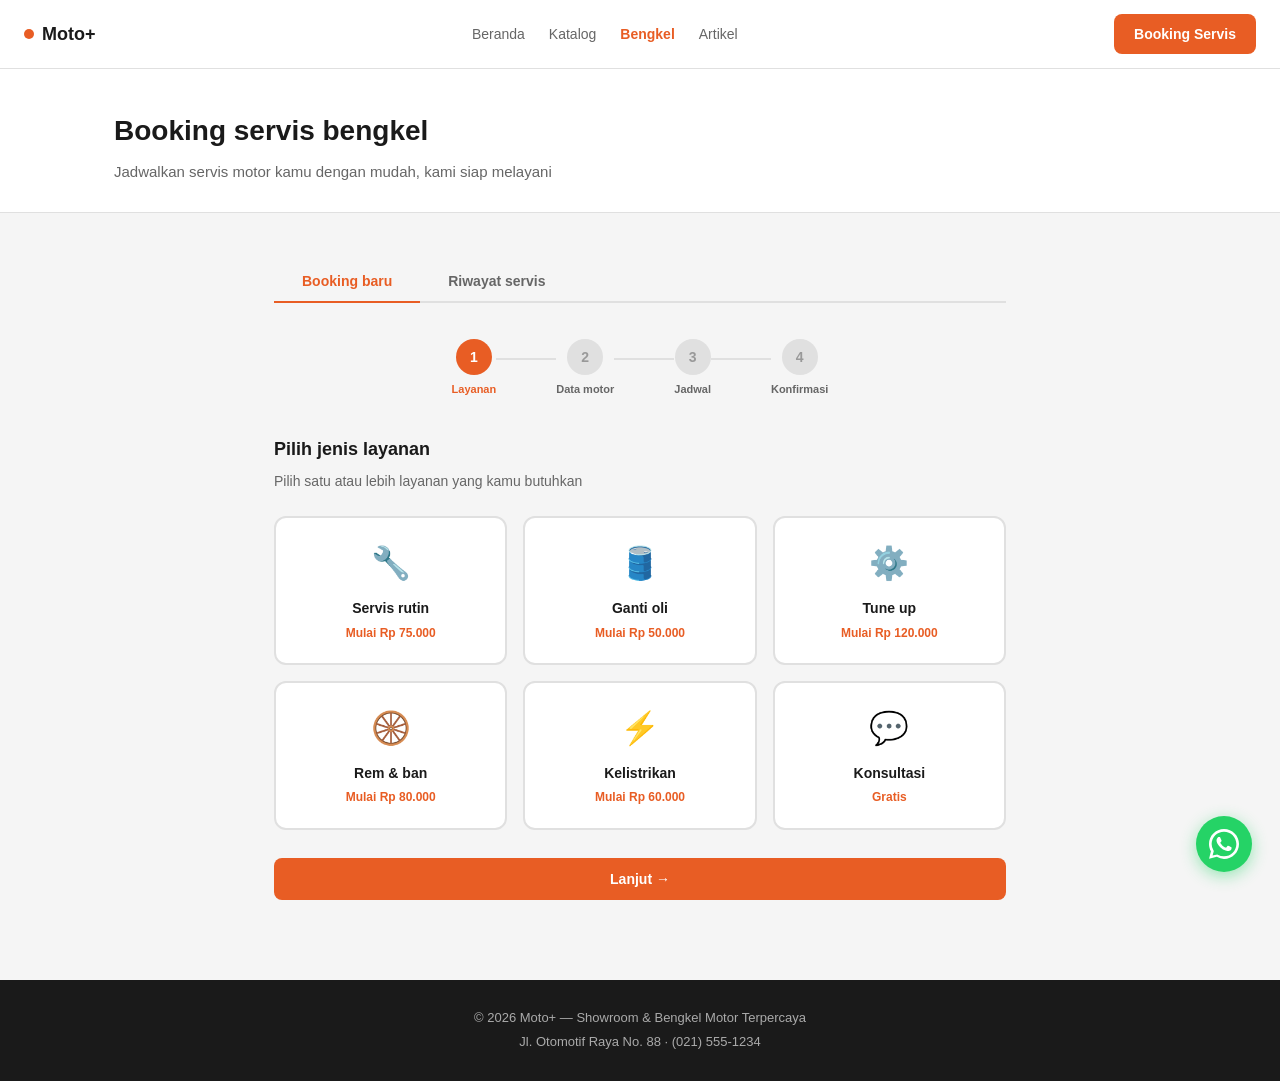
==== bengkel.html @ ccf26aaf "first commit" ====
<!DOCTYPE html>
<html lang="id">
<head>
  <meta charset="UTF-8">
  <meta name="viewport" content="width=device-width, initial-scale=1.0">
  <title>Booking Bengkel — Moto+</title>
  <link rel="stylesheet" href="css/style.css">
  <style>
    .layanan-grid {
      display: grid;
      grid-template-columns: repeat(3, 1fr);
      gap: 16px;
      margin-bottom: 28px;
    }
    .layanan-card {
      background: white;
      border: 2px solid var(--border);
      border-radius: var(--radius-md);
      padding: 20px 16px;
      text-align: center;
      cursor: pointer;
      transition: all 0.2s;
    }
    .layanan-card:hover { border-color: var(--primary); background: var(--primary-light); }
    .layanan-card.selected { border-color: var(--primary); background: var(--primary-light); }
    .layanan-card .ikon { font-size: 32px; margin-bottom: 8px; }
    .layanan-card .nama { font-size: 14px; font-weight: 700; color: var(--text-dark); }
    .layanan-card .harga { font-size: 12px; color: var(--primary); font-weight: 600; margin-top: 4px; }

    .form-group { margin-bottom: 16px; }
    .form-group label {
      display: block;
      font-size: 13px;
      font-weight: 600;
      color: var(--text-gray);
      margin-bottom: 6px;
    }
    .form-group input,
    .form-group select,
    .form-group textarea {
      width: 100%;
      padding: 11px 14px;
      border: 1.5px solid var(--border);
      border-radius: var(--radius-sm);
      font-size: 14px;
      font-family: inherit;
      transition: border-color 0.2s;
      background: white;
    }
    .form-group input:focus,
    .form-group select:focus,
    .form-group textarea:focus {
      outline: none;
      border-color: var(--primary);
    }
    .form-row { display: grid; grid-template-columns: 1fr 1fr; gap: 16px; }

    .step-bar {
      display: flex;
      align-items: center;
      justify-content: center;
      margin-bottom: 36px;
    }
    .step { display: flex; flex-direction: column; align-items: center; gap: 6px; }
    .step-circle {
      width: 36px;
      height: 36px;
      border-radius: 50%;
      background: var(--border);
      color: var(--text-light);
      display: flex;
      align-items: center;
      justify-content: center;
      font-weight: 700;
      font-size: 14px;
      transition: all 0.3s;
    }
    .step.active .step-circle { background: var(--primary); color: white; }
    .step.done .step-circle { background: #22c55e; color: white; }
    .step-label { font-size: 11px; color: var(--text-gray); font-weight: 600; }
    .step.active .step-label { color: var(--primary); }
    .step-line {
      width: 60px;
      height: 2px;
      background: var(--border);
      margin-bottom: 20px;
      transition: background 0.3s;
    }
    .step-line.done { background: #22c55e; }

    .panel { display: none; }
    .panel.active { display: block; }

    .riwayat-item {
      background: white;
      border-radius: var(--radius-md);
      padding: 16px 20px;
      display: flex;
      justify-content: space-between;
      align-items: center;
      margin-bottom: 12px;
      box-shadow: var(--shadow);
    }
    .status-badge { padding: 4px 12px; border-radius: 20px; font-size: 12px; font-weight: 600; }
    .status-selesai { background: #dcfce7; color: #15803d; }
    .status-proses  { background: #fef9c3; color: #a16207; }
    .status-antri   { background: #e0f2fe; color: #0369a1; }

    .loading-overlay {
      display: none;
      position: fixed;
      inset: 0;
      background: rgba(0,0,0,0.45);
      z-index: 9998;
      align-items: center;
      justify-content: center;
      flex-direction: column;
      gap: 16px;
      color: white;
      font-size: 15px;
      font-weight: 600;
    }
    .loading-overlay.show { display: flex; }
    .spinner {
      width: 44px;
      height: 44px;
      border: 4px solid rgba(255,255,255,0.3);
      border-top-color: white;
      border-radius: 50%;
      animation: spin 0.8s linear infinite;
    }
    @keyframes spin { to { transform: rotate(360deg); } }
  </style>
</head>
<body>

  <nav class="navbar">
    <a href="index.html" class="logo">
      <span class="logo-dot"></span>
      Moto+
    </a>
    <ul class="nav-links">
      <li><a href="index.html">Beranda</a></li>
      <li><a href="katalog.html">Katalog</a></li>
      <li><a href="bengkel.html" class="active">Bengkel</a></li>
      <li><a href="blog.html">Artikel</a></li>
    </ul>
    <a href="bengkel.html" class="btn btn-primary">Booking Servis</a>
  </nav>

  <!-- Loading overlay -->
  <div class="loading-overlay" id="loading">
    <div class="spinner"></div>
    <div>Mengirim booking...</div>
  </div>

  <!-- HEADER -->
  <section style="background: white; padding: 40px 0 28px; border-bottom: 1px solid var(--border);">
    <div class="container">
      <h1 style="font-size: 28px; font-weight: 800; margin-bottom: 6px;">Booking servis bengkel</h1>
      <p style="color: var(--text-gray);">Jadwalkan servis motor kamu dengan mudah, kami siap melayani</p>
    </div>
  </section>

  <section style="padding: 48px 0 80px;">
    <div class="container" style="max-width: 780px;">

      <!-- Tab -->
      <div style="display: flex; gap: 0; margin-bottom: 36px; border-bottom: 2px solid var(--border);">
        <button onclick="gantiTab('booking')" id="tab-booking"
          style="padding: 12px 28px; font-size: 14px; font-weight: 700; border: none; background: none; cursor: pointer; color: var(--primary); border-bottom: 2px solid var(--primary); margin-bottom: -2px;">
          Booking baru
        </button>
        <button onclick="gantiTab('riwayat')" id="tab-riwayat"
          style="padding: 12px 28px; font-size: 14px; font-weight: 700; border: none; background: none; cursor: pointer; color: var(--text-gray); border-bottom: 2px solid transparent; margin-bottom: -2px;">
          Riwayat servis
        </button>
      </div>

      <!-- PANEL BOOKING -->
      <div id="panel-booking" class="panel active">

        <!-- Step bar -->
        <div class="step-bar">
          <div class="step active" id="step1">
            <div class="step-circle">1</div>
            <div class="step-label">Layanan</div>
          </div>
          <div class="step-line" id="line1"></div>
          <div class="step" id="step2">
            <div class="step-circle">2</div>
            <div class="step-label">Data motor</div>
          </div>
          <div class="step-line" id="line2"></div>
          <div class="step" id="step3">
            <div class="step-circle">3</div>
            <div class="step-label">Jadwal</div>
          </div>
          <div class="step-line" id="line3"></div>
          <div class="step" id="step4">
            <div class="step-circle">4</div>
            <div class="step-label">Konfirmasi</div>
          </div>
        </div>

        <!-- Step 1: Pilih Layanan -->
        <div id="form-step1" class="panel active">
          <h2 style="font-size: 18px; font-weight: 700; margin-bottom: 6px;">Pilih jenis layanan</h2>
          <p style="color: var(--text-gray); font-size: 14px; margin-bottom: 24px;">Pilih satu atau lebih layanan yang kamu butuhkan</p>
          <div class="layanan-grid">
            <div class="layanan-card" onclick="pilihLayanan(this, 'Servis Rutin')">
              <div class="ikon">🔧</div>
              <div class="nama">Servis rutin</div>
              <div class="harga">Mulai Rp 75.000</div>
            </div>
            <div class="layanan-card" onclick="pilihLayanan(this, 'Ganti Oli')">
              <div class="ikon">🛢️</div>
              <div class="nama">Ganti oli</div>
              <div class="harga">Mulai Rp 50.000</div>
            </div>
            <div class="layanan-card" onclick="pilihLayanan(this, 'Tune Up')">
              <div class="ikon">⚙️</div>
              <div class="nama">Tune up</div>
              <div class="harga">Mulai Rp 120.000</div>
            </div>
            <div class="layanan-card" onclick="pilihLayanan(this, 'Rem & Ban')">
              <div class="ikon">🛞</div>
              <div class="nama">Rem & ban</div>
              <div class="harga">Mulai Rp 80.000</div>
            </div>
            <div class="layanan-card" onclick="pilihLayanan(this, 'Kelistrikan')">
              <div class="ikon">⚡</div>
              <div class="nama">Kelistrikan</div>
              <div class="harga">Mulai Rp 60.000</div>
            </div>
            <div class="layanan-card" onclick="pilihLayanan(this, 'Konsultasi')">
              <div class="ikon">💬</div>
              <div class="nama">Konsultasi</div>
              <div class="harga">Gratis</div>
            </div>
          </div>
          <div id="error-layanan" style="display:none; color:#dc2626; font-size:13px; margin-bottom:12px;">
            ⚠️ Pilih minimal satu layanan terlebih dahulu.
          </div>
          <button class="btn btn-primary" style="width:100%; padding:13px;" onclick="nextStep(2)">Lanjut →</button>
        </div>

        <!-- Step 2: Data Motor -->
        <div id="form-step2" class="panel">
          <h2 style="font-size: 18px; font-weight: 700; margin-bottom: 6px;">Data diri & motor</h2>
          <p style="color: var(--text-gray); font-size: 14px; margin-bottom: 24px;">Isi informasi berikut dengan lengkap</p>
          <div class="form-row">
            <div class="form-group">
              <label>Nama lengkap *</label>
              <input type="text" id="nama" placeholder="Contoh: Ahmad Rizki">
            </div>
            <div class="form-group">
              <label>Nomor HP *</label>
              <input type="tel" id="nohp" placeholder="Contoh: 0812-3456-7890">
            </div>
          </div>
          <div class="form-row">
            <div class="form-group">
              <label>Merek motor *</label>
              <select id="merek-motor">
                <option value="">Pilih merek</option>
                <option>Honda</option>
                <option>Yamaha</option>
                <option>Suzuki</option>
                <option>Kawasaki</option>
              </select>
            </div>
            <div class="form-group">
              <label>Tipe / model *</label>
              <input type="text" id="tipe-motor" placeholder="Contoh: Vario 150, NMAX">
            </div>
          </div>
          <div class="form-row">
            <div class="form-group">
              <label>Tahun motor *</label>
              <select id="tahun-motor">
                <option value="">Pilih tahun</option>
                <option>2024</option><option>2023</option><option>2022</option>
                <option>2021</option><option>2020</option><option>2019</option>
                <option>2018</option><option>2017</option><option>2016</option>
              </select>
            </div>
            <div class="form-group">
              <label>Plat nomor</label>
              <input type="text" id="plat" placeholder="Contoh: B 1234 ABC">
            </div>
          </div>
          <div class="form-group">
            <label>Keluhan / catatan tambahan</label>
            <textarea id="keluhan" rows="3" placeholder="Contoh: Mesin berbunyi kasar saat pagi hari..."></textarea>
          </div>
          <div id="error-data" style="display:none; color:#dc2626; font-size:13px; margin-bottom:12px;">
            ⚠️ Harap isi nama, nomor HP, merek, tipe, dan tahun motor.
          </div>
          <div style="display:flex; gap:12px;">
            <button class="btn btn-outline" style="flex:1; padding:13px;" onclick="prevStep(1)">← Kembali</button>
            <button class="btn btn-primary" style="flex:2; padding:13px;" onclick="nextStep(3)">Lanjut →</button>
          </div>
        </div>

        <!-- Step 3: Jadwal -->
        <div id="form-step3" class="panel">
          <h2 style="font-size: 18px; font-weight: 700; margin-bottom: 6px;">Pilih jadwal servis</h2>
          <p style="color: var(--text-gray); font-size: 14px; margin-bottom: 24px;">Pilih tanggal dan jam yang tersedia</p>
          <div class="form-row">
            <div class="form-group">
              <label>Tanggal servis *</label>
              <input type="date" id="tanggal">
            </div>
            <div class="form-group">
              <label>Jam servis *</label>
              <select id="jam">
                <option value="">Pilih jam</option>
                <option>08:00 – 09:00</option>
                <option>09:00 – 10:00</option>
                <option>10:00 – 11:00</option>
                <option>11:00 – 12:00</option>
                <option>13:00 – 14:00</option>
                <option>14:00 – 15:00</option>
                <option>15:00 – 16:00</option>
              </select>
            </div>
          </div>
          <div style="background: var(--primary-light); border-radius: var(--radius-sm); padding: 14px 16px; margin-bottom: 20px; font-size: 13px; color: var(--primary-dark);">
            📍 <strong>Alamat bengkel:</strong> Jl. Otomotif Raya No. 88 · Buka Senin–Sabtu, 08.00–17.00
          </div>
          <div id="error-jadwal" style="display:none; color:#dc2626; font-size:13px; margin-bottom:12px;">
            ⚠️ Pilih tanggal dan jam terlebih dahulu.
          </div>
          <div style="display:flex; gap:12px;">
            <button class="btn btn-outline" style="flex:1; padding:13px;" onclick="prevStep(2)">← Kembali</button>
            <button class="btn btn-primary" style="flex:2; padding:13px;" onclick="nextStep(4)">Lanjut →</button>
          </div>
        </div>

        <!-- Step 4: Konfirmasi -->
        <div id="form-step4" class="panel">
          <h2 style="font-size: 18px; font-weight: 700; margin-bottom: 6px;">Konfirmasi booking</h2>
          <p style="color: var(--text-gray); font-size: 14px; margin-bottom: 24px;">Cek kembali detail booking kamu</p>
          <div style="background: var(--bg-gray); border-radius: var(--radius-md); padding: 24px; margin-bottom: 24px;">
            <table style="width:100%; font-size:14px; border-collapse:collapse;">
              <tr>
                <td style="padding:8px 0; color:var(--text-gray); width:140px;">Layanan</td>
                <td style="padding:8px 0; font-weight:600;" id="konfirm-layanan">—</td>
              </tr>
              <tr><td colspan="2"><hr style="border:none; border-top:1px solid var(--border); margin:4px 0;"></td></tr>
              <tr>
                <td style="padding:8px 0; color:var(--text-gray);">Nama</td>
                <td style="padding:8px 0; font-weight:600;" id="konfirm-nama">—</td>
              </tr>
              <tr>
                <td style="padding:8px 0; color:var(--text-gray);">Nomor HP</td>
                <td style="padding:8px 0; font-weight:600;" id="konfirm-hp">—</td>
              </tr>
              <tr><td colspan="2"><hr style="border:none; border-top:1px solid var(--border); margin:4px 0;"></td></tr>
              <tr>
                <td style="padding:8px 0; color:var(--text-gray);">Motor</td>
                <td style="padding:8px 0; font-weight:600;" id="konfirm-motor">—</td>
              </tr>
              <tr>
                <td style="padding:8px 0; color:var(--text-gray);">Keluhan</td>
                <td style="padding:8px 0; font-weight:600;" id="konfirm-keluhan">—</td>
              </tr>
              <tr><td colspan="2"><hr style="border:none; border-top:1px solid var(--border); margin:4px 0;"></td></tr>
              <tr>
                <td style="padding:8px 0; color:var(--text-gray);">Tanggal</td>
                <td style="padding:8px 0; font-weight:600;" id="konfirm-tanggal">—</td>
              </tr>
              <tr>
                <td style="padding:8px 0; color:var(--text-gray);">Jam</td>
                <td style="padding:8px 0; font-weight:600;" id="konfirm-jam">—</td>
              </tr>
            </table>
          </div>
          <div style="display:flex; gap:12px;">
            <button class="btn btn-outline" style="flex:1; padding:13px;" onclick="prevStep(3)">← Kembali</button>
            <button class="btn btn-primary" style="flex:2; padding:13px; background:#25D366; display:flex; align-items:center; justify-content:center; gap:8px;" onclick="kirimBooking()">
              <svg width="18" height="18" viewBox="0 0 24 24" fill="white">
                <path d="M17.472 14.382c-.297-.149-1.758-.867-2.03-.967-.273-.099-.471-.148-.67.15-.197.297-.767.966-.94 1.164-.173.199-.347.223-.644.075-.297-.15-1.255-.463-2.39-1.475-.883-.788-1.48-1.761-1.653-2.059-.173-.297-.018-.458.13-.606.134-.133.298-.347.446-.52.149-.174.198-.298.298-.497.099-.198.05-.371-.025-.52-.075-.149-.669-1.612-.916-2.207-.242-.579-.487-.5-.669-.51-.173-.008-.371-.01-.57-.01-.198 0-.52.074-.792.372-.272.297-1.04 1.016-1.04 2.479 0 1.462 1.065 2.875 1.213 3.074.149.198 2.096 3.2 5.077 4.487.709.306 1.262.489 1.694.625.712.227 1.36.195 1.871.118.571-.085 1.758-.719 2.006-1.413.248-.694.248-1.289.173-1.413-.074-.124-.272-.198-.57-.347z"/>
                <path d="M12 0C5.373 0 0 5.373 0 12c0 2.123.554 4.118 1.528 5.855L.057 23.882l6.198-1.625A11.934 11.934 0 0012 24c6.627 0 12-5.373 12-12S18.627 0 12 0zm0 21.894a9.87 9.87 0 01-5.031-1.378l-.361-.214-3.741.981.999-3.648-.235-.374A9.861 9.861 0 012.106 12C2.106 6.533 6.533 2.106 12 2.106c5.466 0 9.894 4.427 9.894 9.894 0 5.466-4.428 9.894-9.894 9.894z"/>
              </svg>
              Konfirmasi & Kirim Booking
            </button>
          </div>
        </div>

        <!-- Step 5: Sukses -->
        <div id="form-step5" class="panel" style="text-align:center; padding:40px 0;">
          <div style="font-size:64px; margin-bottom:16px;">✅</div>
          <h2 style="font-size:22px; font-weight:800; margin-bottom:8px;">Booking berhasil!</h2>
          <p style="color:var(--text-gray); margin-bottom:8px;">Data kamu sudah tercatat di sistem kami.</p>
          <p style="color:var(--text-gray); margin-bottom:28px;">Tim kami akan menghubungi kamu untuk konfirmasi jadwal.</p>
          <div style="display:flex; gap:12px; justify-content:center;">
            <a href="index.html" class="btn btn-outline" style="padding:12px 24px;">Kembali ke beranda</a>
            <button class="btn btn-primary" style="padding:12px 24px;" onclick="resetBooking()">Booking lagi</button>
          </div>
        </div>

      </div>

 <!-- PANEL RIWAYAT -->
<div id="panel-riwayat" class="panel">
  <h2 style="font-size:18px; font-weight:700; margin-bottom:20px;">Riwayat servis</h2>
  <div style="text-align:center; padding: 60px 0; color: var(--text-gray);">
    <div style="font-size: 56px; margin-bottom: 16px;">🔧</div>
    <p style="font-size: 16px; font-weight: 600; margin-bottom: 6px;">Belum ada riwayat servis</p>
    <p style="font-size: 14px;">Riwayat servis akan muncul setelah kamu melakukan booking</p>
  </div>
</div>

    </div>
  </section>

  <footer class="footer">
    <p>© 2026 Moto+ — Showroom & Bengkel Motor Terpercaya</p>
    <p style="margin-top:4px;">Jl. Otomotif Raya No. 88 · (021) 555-1234</p>
  </footer>

  <!-- Tombol WA Floating -->
  <a href="https://wa.me/6281910888220?text=Halo%20Admin%20Moto%2B!%20Saya%20ingin%20menanyakan%20jadwal%20servis%20di%20bengkel.%20Bisa%20dibantu%3F"
     target="_blank"
     title="Chat WhatsApp Admin"
     style="position:fixed; bottom:28px; right:28px; width:56px; height:56px; background:#25D366; border-radius:50%; display:flex; align-items:center; justify-content:center; box-shadow:0 4px 16px rgba(37,211,102,0.45); z-index:9999; transition:transform 0.2s;"
     onmouseover="this.style.transform='scale(1.12)'"
     onmouseout="this.style.transform='scale(1)'">
    <svg width="30" height="30" viewBox="0 0 24 24" fill="white">
      <path d="M17.472 14.382c-.297-.149-1.758-.867-2.03-.967-.273-.099-.471-.148-.67.15-.197.297-.767.966-.94 1.164-.173.199-.347.223-.644.075-.297-.15-1.255-.463-2.39-1.475-.883-.788-1.48-1.761-1.653-2.059-.173-.297-.018-.458.13-.606.134-.133.298-.347.446-.52.149-.174.198-.298.298-.497.099-.198.05-.371-.025-.52-.075-.149-.669-1.612-.916-2.207-.242-.579-.487-.5-.669-.51-.173-.008-.371-.01-.57-.01-.198 0-.52.074-.792.372-.272.297-1.04 1.016-1.04 2.479 0 1.462 1.065 2.875 1.213 3.074.149.198 2.096 3.2 5.077 4.487.709.306 1.262.489 1.694.625.712.227 1.36.195 1.871.118.571-.085 1.758-.719 2.006-1.413.248-.694.248-1.289.173-1.413-.074-.124-.272-.198-.57-.347z"/>
      <path d="M12 0C5.373 0 0 5.373 0 12c0 2.123.554 4.118 1.528 5.855L.057 23.882l6.198-1.625A11.934 11.934 0 0012 24c6.627 0 12-5.373 12-12S18.627 0 12 0zm0 21.894a9.87 9.87 0 01-5.031-1.378l-.361-.214-3.741.981.999-3.648-.235-.374A9.861 9.861 0 012.106 12C2.106 6.533 6.533 2.106 12 2.106c5.466 0 9.894 4.427 9.894 9.894 0 5.466-4.428 9.894-9.894 9.894z"/>
    </svg>
  </a>

  <script src="js/script.js"></script>
  <script>
    // ⚠️ GANTI dengan URL Apps Script kamu setelah deploy
    const APPS_SCRIPT_URL = 'https://script.google.com/macros/s/AKfycby4_XNbOhvIeZrjtUpwJqrdHPBSrqttvFXrSBdanEfMOQy_nTM4AUrNx1bwZTlB7E08GQ/exec';
    const NOMOR_WA = '6281910888220';

    let layananDipilih = [];

    document.getElementById('tanggal').min = new Date().toISOString().split('T')[0];

    function gantiTab(tab) {
      document.getElementById('panel-booking').classList.toggle('active', tab === 'booking');
      document.getElementById('panel-riwayat').classList.toggle('active', tab === 'riwayat');
      document.getElementById('tab-booking').style.color = tab === 'booking' ? 'var(--primary)' : 'var(--text-gray)';
      document.getElementById('tab-booking').style.borderBottomColor = tab === 'booking' ? 'var(--primary)' : 'transparent';
      document.getElementById('tab-riwayat').style.color = tab === 'riwayat' ? 'var(--primary)' : 'var(--text-gray)';
      document.getElementById('tab-riwayat').style.borderBottomColor = tab === 'riwayat' ? 'var(--primary)' : 'transparent';
    }

    function pilihLayanan(el, nama) {
      el.classList.toggle('selected');
      if (el.classList.contains('selected')) {
        if (!layananDipilih.includes(nama)) layananDipilih.push(nama);
      } else {
        layananDipilih = layananDipilih.filter(l => l !== nama);
      }
    }

    function nextStep(target) {
      if (target === 2 && layananDipilih.length === 0) {
        document.getElementById('error-layanan').style.display = 'block';
        return;
      }
      document.getElementById('error-layanan').style.display = 'none';

      if (target === 3) {
        const nama  = document.getElementById('nama').value.trim();
        const nohp  = document.getElementById('nohp').value.trim();
        const merek = document.getElementById('merek-motor').value;
        const tipe  = document.getElementById('tipe-motor').value.trim();
        const tahun = document.getElementById('tahun-motor').value;
        if (!nama || !nohp || !merek || !tipe || !tahun) {
          document.getElementById('error-data').style.display = 'block';
          return;
        }
        document.getElementById('error-data').style.display = 'none';
      }

      if (target === 4) {
        const tgl = document.getElementById('tanggal').value;
        const jam = document.getElementById('jam').value;
        if (!tgl || !jam) {
          document.getElementById('error-jadwal').style.display = 'block';
          return;
        }
        document.getElementById('error-jadwal').style.display = 'none';
        isiKonfirmasi();
      }

      tampilStep(target);
    }

    function prevStep(target) { tampilStep(target); }

    function tampilStep(target) {
      for (let i = 1; i <= 4; i++) {
        document.getElementById(`form-step${i}`).classList.toggle('active', i === target);
        const stepEl = document.getElementById(`step${i}`);
        stepEl.classList.remove('active', 'done');
        if (i === target) stepEl.classList.add('active');
        else if (i < target) stepEl.classList.add('done');
      }
      for (let i = 1; i <= 3; i++) {
        document.getElementById(`line${i}`).classList.toggle('done', i < target);
      }
    }

    function isiKonfirmasi() {
      const tgl = new Date(document.getElementById('tanggal').value);
      const tglFormatted = tgl.toLocaleDateString('id-ID', { weekday:'long', day:'numeric', month:'long', year:'numeric' });
      document.getElementById('konfirm-layanan').textContent  = layananDipilih.join(', ');
      document.getElementById('konfirm-nama').textContent     = document.getElementById('nama').value;
      document.getElementById('konfirm-hp').textContent       = document.getElementById('nohp').value;
      document.getElementById('konfirm-motor').textContent    =
        `${document.getElementById('merek-motor').value} ${document.getElementById('tipe-motor').value} (${document.getElementById('tahun-motor').value}) — ${document.getElementById('plat').value || 'plat tidak diisi'}`;
      document.getElementById('konfirm-keluhan').textContent  = document.getElementById('keluhan').value || 'Tidak ada';
      document.getElementById('konfirm-tanggal').textContent  = tglFormatted;
      document.getElementById('konfirm-jam').textContent      = document.getElementById('jam').value;
    }

    async function kirimBooking() {
      // Tampilkan loading
      document.getElementById('loading').classList.add('show');

      const dataBooking = {
        nama     : document.getElementById('konfirm-nama').textContent,
        nohp     : document.getElementById('konfirm-hp').textContent,
        motor    : document.getElementById('konfirm-motor').textContent,
        layanan  : document.getElementById('konfirm-layanan').textContent,
        keluhan  : document.getElementById('konfirm-keluhan').textContent,
        tanggal  : document.getElementById('konfirm-tanggal').textContent,
        jam      : document.getElementById('konfirm-jam').textContent
      };

      // Kirim ke Google Sheets
      try {
        await fetch(APPS_SCRIPT_URL, {
          method : 'POST',
          mode   : 'no-cors',
          headers: { 'Content-Type': 'application/json' },
          body   : JSON.stringify(dataBooking)
        });
      } catch (err) {
        console.log('Sheets error:', err);
      }

      // Kirim WA ke admin sekaligus
      const pesan =
`Halo Admin Moto+! 👋 Ada booking servis baru masuk.

🔧 *Layanan:* ${dataBooking.layanan}
👤 *Nama:* ${dataBooking.nama}
📞 *HP:* ${dataBooking.nohp}
🏍️ *Motor:* ${dataBooking.motor}
📝 *Keluhan:* ${dataBooking.keluhan}
📅 *Tanggal:* ${dataBooking.tanggal}
⏰ *Jam:* ${dataBooking.jam}

Mohon konfirmasi jadwalnya. Terima kasih!`;

      document.getElementById('loading').classList.remove('show');

      window.open(`https://wa.me/${NOMOR_WA}?text=${encodeURIComponent(pesan)}`, '_blank');

      // Tampilkan halaman sukses
      for (let i = 1; i <= 4; i++) document.getElementById(`form-step${i}`).classList.remove('active');
      document.getElementById('form-step5').classList.add('active');
    }

    function resetBooking() {
      layananDipilih = [];
      document.querySelectorAll('.layanan-card').forEach(c => c.classList.remove('selected'));
      ['nama','nohp','tipe-motor','plat','keluhan','tanggal'].forEach(id => document.getElementById(id).value = '');
      ['merek-motor','tahun-motor','jam'].forEach(id => document.getElementById(id).selectedIndex = 0);
      document.getElementById('form-step5').classList.remove('active');
      tampilStep(1);
    }
  </script>
</body>
</html>
---- css/style.css ----
* {
  margin: 0;
  padding: 0;
  box-sizing: border-box;
}

:root {
  --primary: #E85D24;
  --primary-light: #FAECE7;
  --primary-dark: #993C1D;
  --text-dark: #1a1a1a;
  --text-gray: #666666;
  --text-light: #999999;
  --bg-white: #ffffff;
  --bg-gray: #f5f5f5;
  --border: #e0e0e0;
  --radius-sm: 8px;
  --radius-md: 12px;
  --radius-lg: 16px;
  --shadow: 0 2px 12px rgba(0,0,0,0.08);
}

body {
  font-family: 'Segoe UI', Arial, sans-serif;
  font-size: 15px;
  color: var(--text-dark);
  background: var(--bg-gray);
  line-height: 1.6;
}

/* ===== SCROLLBAR ===== */
::-webkit-scrollbar { width: 6px; }
::-webkit-scrollbar-track { background: var(--bg-gray); }
::-webkit-scrollbar-thumb { background: var(--border); border-radius: 3px; }
::-webkit-scrollbar-thumb:hover { background: #bbb; }

/* ===== NAVBAR ===== */
.navbar {
  background: var(--bg-white);
  padding: 14px 24px;
  display: flex;
  align-items: center;
  justify-content: space-between;
  border-bottom: 1px solid var(--border);
  position: sticky;
  top: 0;
  z-index: 100;
}

.logo {
  display: flex;
  align-items: center;
  gap: 8px;
  font-size: 18px;
  font-weight: 700;
  color: var(--text-dark);
  text-decoration: none;
}

.logo-dot {
  width: 10px;
  height: 10px;
  background: var(--primary);
  border-radius: 50%;
  flex-shrink: 0;
}

.nav-links {
  display: flex;
  gap: 24px;
  list-style: none;
}

.nav-links a {
  text-decoration: none;
  color: var(--text-gray);
  font-size: 14px;
  transition: color 0.2s;
}

.nav-links a:hover,
.nav-links a.active {
  color: var(--primary);
  font-weight: 600;
}

/* ===== BUTTON ===== */
.btn {
  padding: 9px 20px;
  border-radius: var(--radius-sm);
  font-size: 14px;
  font-weight: 600;
  cursor: pointer;
  border: none;
  transition: all 0.2s;
  text-decoration: none;
  display: inline-block;
  text-align: center;
}

.btn:hover { opacity: 0.88; transform: translateY(-1px); }
.btn:active { transform: translateY(0); }
.btn-primary { background: var(--primary); color: white; }
.btn-outline {
  background: transparent;
  color: var(--primary);
  border: 1.5px solid var(--primary);
}

/* ===== CONTAINER ===== */
.container {
  max-width: 1100px;
  margin: 0 auto;
  padding: 0 24px;
}

/* ===== CARD ===== */
.card {
  background: var(--bg-white);
  border-radius: var(--radius-md);
  overflow: hidden;
  box-shadow: var(--shadow);
  transition: transform 0.2s, box-shadow 0.2s;
}

.card:hover {
  transform: translateY(-4px);
  box-shadow: 0 8px 24px rgba(0,0,0,0.12);
}

/* ===== BADGE ===== */
.badge {
  display: inline-block;
  padding: 3px 10px;
  border-radius: 20px;
  font-size: 11px;
  font-weight: 600;
}

.badge-hot { background: #FAECE7; color: #993C1D; }
.badge-new { background: #EAF3DE; color: #3B6D11; }

/* ===== FOOTER ===== */
.footer {
  background: var(--text-dark);
  color: #aaa;
  text-align: center;
  padding: 28px 20px;
  font-size: 13px;
  margin-top: 0;
}

.footer a {
  color: var(--primary);
  text-decoration: none;
}

/* ===== SMOOTH SCROLL ===== */
html { scroll-behavior: smooth; }

/* ===== ANIMASI FADE IN ===== */
@keyframes fadeInUp {
  from { opacity: 0; transform: translateY(20px); }
  to   { opacity: 1; transform: translateY(0); }
}

.fade-in {
  animation: fadeInUp 0.5s ease forwards;
}

/* ===== RESPONSIVE MOBILE ===== */
@media (max-width: 768px) {

  /* Navbar mobile */
  .navbar {
    padding: 12px 16px;
    flex-wrap: wrap;
    gap: 10px;
  }

  .nav-links {
    gap: 14px;
    order: 3;
    width: 100%;
    justify-content: center;
    padding: 8px 0 4px;
    border-top: 1px solid var(--border);
  }

  .nav-links a { font-size: 13px; }

  /* Container */
  .container { padding: 0 16px; }

  /* Hero section */
  .hero-flex {
    flex-direction: column !important;
    gap: 28px !important;
    padding: 48px 0 !important;
  }

  .hero-flex h1 {
    font-size: 28px !important;
  }

  .hero-stats {
    gap: 16px !important;
    padding: 24px 16px !important;
  }

  .hero-stats > div > div:first-child {
    font-size: 26px !important;
  }

  /* Grid 4 col → 2 col */
  .grid-4 {
    grid-template-columns: repeat(2, 1fr) !important;
    gap: 14px !important;
  }

  /* Grid 3 col → 1 col */
  .grid-3 {
    grid-template-columns: 1fr !important;
  }

  /* Estimasi form */
  .estimasi-grid {
    grid-template-columns: 1fr !important;
  }

  .estimasi-grid select:last-child {
    grid-column: span 1 !important;
  }

  /* Artikel featured */
  .artikel-featured {
    grid-template-columns: 1fr !important;
  }

  .artikel-featured .thumb {
    min-height: 160px !important;
    font-size: 64px !important;
  }

  .artikel-featured .body {
    padding: 20px !important;
  }

  /* Layanan grid */
  .layanan-grid {
    grid-template-columns: repeat(2, 1fr) !important;
  }

  /* Form row */
  .form-row {
    grid-template-columns: 1fr !important;
  }

  /* Step bar */
  .step-line { width: 28px !important; }
  .step-label { font-size: 10px !important; }

  /* Buttons */
  .btn { padding: 9px 14px; font-size: 13px; }

  /* Harga estimasi */
  #harga-hasil { font-size: 22px !important; }
}

@media (max-width: 480px) {
  .grid-4 {
    grid-template-columns: 1fr !important;
  }

  .hero-flex h1 {
    font-size: 24px !important;
  }

  .hero-flex > div:last-child {
    display: none !important;
  }
}
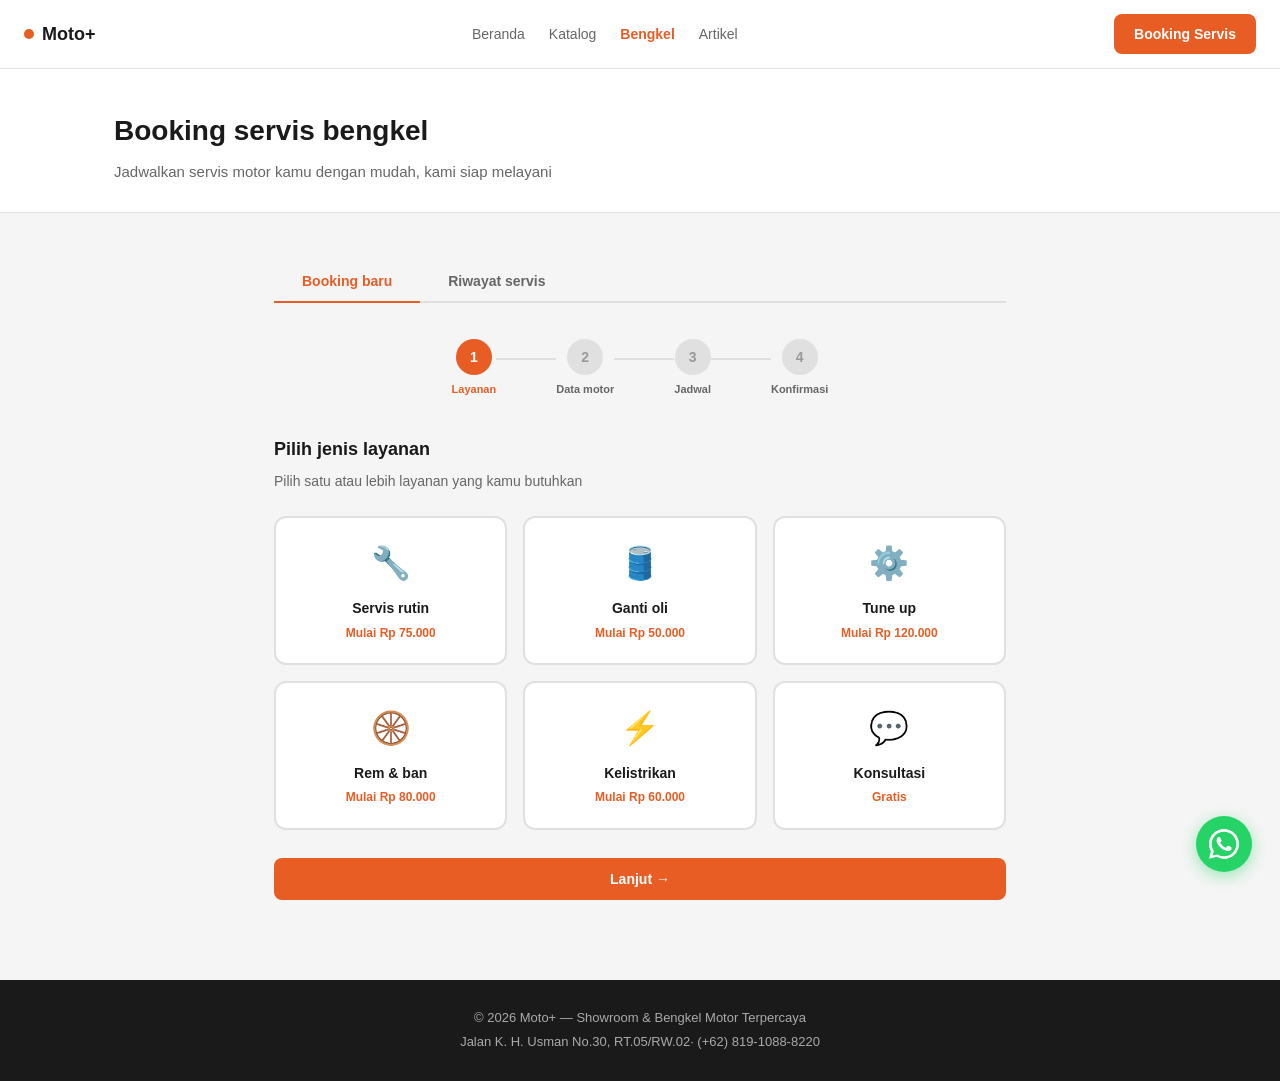
==== commit eb5346b6: "update website" ====
--- a/bengkel.html
+++ b/bengkel.html
@@ -418,7 +418,7 @@
 
   <footer class="footer">
     <p>© 2026 Moto+ — Showroom & Bengkel Motor Terpercaya</p>
-    <p style="margin-top:4px;">Jl. Otomotif Raya No. 88 · (021) 555-1234</p>
+    <p style="margin-top:4px;">Jalan K. H. Usman No.30, RT.05/RW.02· (+62) 819-1088-8220</p>
   </footer>
 
   <!-- Tombol WA Floating -->
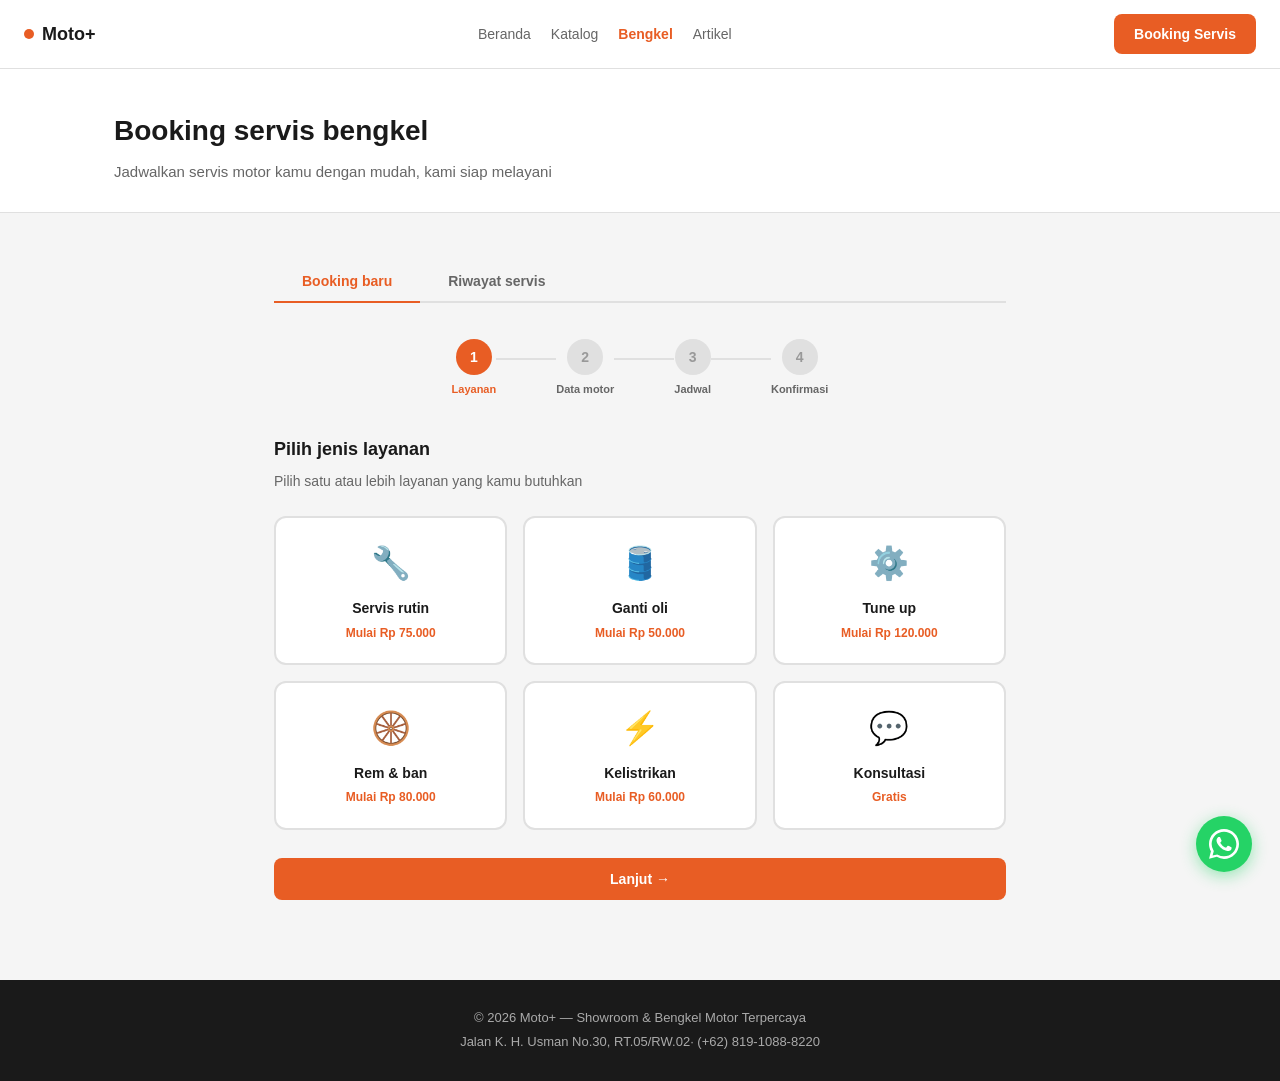
==== commit 62e22ca4: "revisi fungsi koneksi spreadsheet" ====
--- a/bengkel.html
+++ b/bengkel.html
@@ -437,7 +437,7 @@
   <script src="js/script.js"></script>
   <script>
     // ⚠️ GANTI dengan URL Apps Script kamu setelah deploy
-    const APPS_SCRIPT_URL = 'https://script.google.com/macros/s/AKfycby4_XNbOhvIeZrjtUpwJqrdHPBSrqttvFXrSBdanEfMOQy_nTM4AUrNx1bwZTlB7E08GQ/exec';
+    const APPS_SCRIPT_URL = 'https://script.google.com/macros/s/AKfycbzotuqeq0Y2wdvbP7EGRY8eP6cCpHEO-dUXGuZs9fk/dev';
     const NOMOR_WA = '6281910888220';
 
     let layananDipilih = [];
@@ -535,16 +535,16 @@
         layanan  : document.getElementById('konfirm-layanan').textContent,
         keluhan  : document.getElementById('konfirm-keluhan').textContent,
         tanggal  : document.getElementById('konfirm-tanggal').textContent,
-        jam      : document.getElementById('konfirm-jam').textContent
+        jam      : document.getElementById('konfirm-jam').textContent,
+        timestamp: new Date().toLocaleString('id-ID')
       };
 
-      // Kirim ke Google Sheets
+      // Kirim ke Google Sheets via GET (kompatibel dengan Apps Script no-cors)
       try {
-        await fetch(APPS_SCRIPT_URL, {
-          method : 'POST',
-          mode   : 'no-cors',
-          headers: { 'Content-Type': 'application/json' },
-          body   : JSON.stringify(dataBooking)
+        const params = new URLSearchParams(dataBooking);
+        await fetch(APPS_SCRIPT_URL + '?' + params.toString(), {
+          method : 'GET',
+          mode   : 'no-cors'
         });
       } catch (err) {
         console.log('Sheets error:', err);
--- a/css/style.css
+++ b/css/style.css
@@ -1,8 +1,4 @@
-* {
-  margin: 0;
-  padding: 0;
-  box-sizing: border-box;
-}
+* { margin: 0; padding: 0; box-sizing: border-box; }
 
 :root {
   --primary: #E85D24;
@@ -20,6 +16,8 @@
   --shadow: 0 2px 12px rgba(0,0,0,0.08);
 }
 
+html { scroll-behavior: smooth; }
+
 body {
   font-family: 'Segoe UI', Arial, sans-serif;
   font-size: 15px;
@@ -28,11 +26,9 @@
   line-height: 1.6;
 }
 
-/* ===== SCROLLBAR ===== */
 ::-webkit-scrollbar { width: 6px; }
 ::-webkit-scrollbar-track { background: var(--bg-gray); }
 ::-webkit-scrollbar-thumb { background: var(--border); border-radius: 3px; }
-::-webkit-scrollbar-thumb:hover { background: #bbb; }
 
 /* ===== NAVBAR ===== */
 .navbar {
@@ -45,6 +41,8 @@
   position: sticky;
   top: 0;
   z-index: 100;
+  flex-wrap: wrap;
+  gap: 8px;
 }
 
 .logo {
@@ -67,7 +65,7 @@
 
 .nav-links {
   display: flex;
-  gap: 24px;
+  gap: 20px;
   list-style: none;
 }
 
@@ -83,6 +81,55 @@
   color: var(--primary);
   font-weight: 600;
 }
+
+/* ===== HAMBURGER (mobile) ===== */
+.hamburger {
+  display: none;
+  flex-direction: column;
+  gap: 5px;
+  cursor: pointer;
+  padding: 4px;
+  background: none;
+  border: none;
+}
+
+.hamburger span {
+  width: 24px;
+  height: 2px;
+  background: var(--text-dark);
+  border-radius: 2px;
+  transition: all 0.3s;
+  display: block;
+}
+
+.hamburger.open span:nth-child(1) { transform: rotate(45deg) translate(5px, 5px); }
+.hamburger.open span:nth-child(2) { opacity: 0; }
+.hamburger.open span:nth-child(3) { transform: rotate(-45deg) translate(5px, -5px); }
+
+.nav-mobile {
+  display: none;
+  width: 100%;
+  flex-direction: column;
+  gap: 0;
+  border-top: 1px solid var(--border);
+  padding-top: 8px;
+  margin-top: 4px;
+}
+
+.nav-mobile.open { display: flex; }
+
+.nav-mobile a {
+  padding: 12px 4px;
+  color: var(--text-gray);
+  text-decoration: none;
+  font-size: 15px;
+  border-bottom: 1px solid var(--border);
+  transition: color 0.2s;
+}
+
+.nav-mobile a:last-child { border-bottom: none; }
+.nav-mobile a.active,
+.nav-mobile a:hover { color: var(--primary); font-weight: 600; }
 
 /* ===== BUTTON ===== */
 .btn {
@@ -114,6 +161,75 @@
   padding: 0 24px;
 }
 
+/* ===== HERO ===== */
+.hero-section {
+  background: linear-gradient(135deg, #1a1a1a 0%, #2d2d2d 100%);
+  color: white;
+  padding: 80px 0;
+}
+
+.hero-inner {
+  display: flex;
+  align-items: center;
+  gap: 48px;
+}
+
+.hero-text { flex: 1; }
+
+.hero-text h1 {
+  font-size: 42px;
+  font-weight: 800;
+  line-height: 1.2;
+  margin-bottom: 16px;
+}
+
+.hero-text p {
+  color: #aaa;
+  font-size: 16px;
+  margin-bottom: 32px;
+}
+
+.hero-btns { display: flex; gap: 12px; flex-wrap: wrap; }
+
+.hero-stats-box {
+  flex: 1;
+  background: rgba(255,255,255,0.05);
+  border-radius: var(--radius-lg);
+  padding: 40px;
+  display: flex;
+  gap: 32px;
+  justify-content: center;
+  flex-wrap: wrap;
+}
+
+.hero-stat { text-align: center; }
+.hero-stat-num { font-size: 36px; font-weight: 800; color: var(--primary); }
+.hero-stat-lbl { font-size: 13px; color: #aaa; }
+
+/* ===== GRID MOTOR (unggulan) ===== */
+.motor-unggulan-grid {
+  display: grid;
+  grid-template-columns: repeat(3, 1fr);
+  gap: 24px;
+}
+
+/* ===== ESTIMASI ===== */
+.estimasi-grid {
+  display: grid;
+  grid-template-columns: 1fr 1fr;
+  gap: 14px;
+  margin-bottom: 14px;
+}
+
+.estimasi-grid .span2 { grid-column: span 2; }
+
+/* ===== KEUNGGULAN GRID ===== */
+.keunggulan-grid {
+  display: grid;
+  grid-template-columns: repeat(4, 1fr);
+  gap: 24px;
+}
+
 /* ===== CARD ===== */
 .card {
   background: var(--bg-white);
@@ -147,136 +263,273 @@
   text-align: center;
   padding: 28px 20px;
   font-size: 13px;
-  margin-top: 0;
-}
-
-.footer a {
-  color: var(--primary);
-  text-decoration: none;
-}
-
-/* ===== SMOOTH SCROLL ===== */
-html { scroll-behavior: smooth; }
-
-/* ===== ANIMASI FADE IN ===== */
-@keyframes fadeInUp {
-  from { opacity: 0; transform: translateY(20px); }
-  to   { opacity: 1; transform: translateY(0); }
-}
-
-.fade-in {
-  animation: fadeInUp 0.5s ease forwards;
-}
-
-/* ===== RESPONSIVE MOBILE ===== */
+}
+
+/* ===== KATALOG ===== */
+.motor-grid-katalog {
+  display: grid;
+  grid-template-columns: repeat(3, 1fr);
+  gap: 24px;
+}
+
+.filter-bar {
+  display: flex;
+  gap: 10px;
+  flex-wrap: wrap;
+  margin-bottom: 0;
+}
+
+.filter-btn {
+  padding: 8px 18px;
+  border-radius: 20px;
+  border: 1.5px solid var(--border);
+  background: white;
+  color: var(--text-gray);
+  font-size: 13px;
+  font-weight: 600;
+  cursor: pointer;
+  transition: all 0.2s;
+}
+
+.filter-btn:hover,
+.filter-btn.active {
+  background: var(--primary);
+  color: white;
+  border-color: var(--primary);
+}
+
+/* ===== BENGKEL ===== */
+.layanan-grid {
+  display: grid;
+  grid-template-columns: repeat(3, 1fr);
+  gap: 16px;
+  margin-bottom: 28px;
+}
+
+.layanan-card {
+  background: white;
+  border: 2px solid var(--border);
+  border-radius: var(--radius-md);
+  padding: 20px 16px;
+  text-align: center;
+  cursor: pointer;
+  transition: all 0.2s;
+}
+
+.layanan-card:hover,
+.layanan-card.selected {
+  border-color: var(--primary);
+  background: var(--primary-light);
+}
+
+.form-group { margin-bottom: 16px; }
+.form-group label {
+  display: block;
+  font-size: 13px;
+  font-weight: 600;
+  color: var(--text-gray);
+  margin-bottom: 6px;
+}
+
+.form-group input,
+.form-group select,
+.form-group textarea {
+  width: 100%;
+  padding: 11px 14px;
+  border: 1.5px solid var(--border);
+  border-radius: var(--radius-sm);
+  font-size: 14px;
+  font-family: inherit;
+  transition: border-color 0.2s;
+  background: white;
+}
+
+.form-group input:focus,
+.form-group select:focus,
+.form-group textarea:focus {
+  outline: none;
+  border-color: var(--primary);
+}
+
+.form-row { display: grid; grid-template-columns: 1fr 1fr; gap: 16px; }
+
+.step-bar {
+  display: flex;
+  align-items: center;
+  justify-content: center;
+  margin-bottom: 36px;
+}
+
+.step { display: flex; flex-direction: column; align-items: center; gap: 6px; }
+
+.step-circle {
+  width: 36px;
+  height: 36px;
+  border-radius: 50%;
+  background: var(--border);
+  color: var(--text-light);
+  display: flex;
+  align-items: center;
+  justify-content: center;
+  font-weight: 700;
+  font-size: 14px;
+  transition: all 0.3s;
+}
+
+.step.active .step-circle { background: var(--primary); color: white; }
+.step.done .step-circle { background: #22c55e; color: white; }
+.step-label { font-size: 11px; color: var(--text-gray); font-weight: 600; }
+.step.active .step-label { color: var(--primary); }
+
+.step-line {
+  width: 60px;
+  height: 2px;
+  background: var(--border);
+  margin-bottom: 20px;
+  transition: background 0.3s;
+}
+
+.step-line.done { background: #22c55e; }
+
+.panel { display: none; }
+.panel.active { display: block; }
+
+.riwayat-item {
+  background: white;
+  border-radius: var(--radius-md);
+  padding: 16px 20px;
+  display: flex;
+  justify-content: space-between;
+  align-items: center;
+  margin-bottom: 12px;
+  box-shadow: var(--shadow);
+}
+
+.status-badge { padding: 4px 12px; border-radius: 20px; font-size: 12px; font-weight: 600; }
+.status-selesai { background: #dcfce7; color: #15803d; }
+.status-proses  { background: #fef9c3; color: #a16207; }
+.status-antri   { background: #e0f2fe; color: #0369a1; }
+
+/* ===== BLOG ===== */
+.artikel-grid {
+  display: grid;
+  grid-template-columns: repeat(3, 1fr);
+  gap: 24px;
+}
+
+.artikel-featured {
+  background: white;
+  border-radius: var(--radius-lg);
+  overflow: hidden;
+  box-shadow: var(--shadow);
+  display: grid;
+  grid-template-columns: 1fr 1fr;
+  margin-bottom: 48px;
+}
+
+/* ===== LOADING OVERLAY ===== */
+.loading-overlay {
+  display: none;
+  position: fixed;
+  inset: 0;
+  background: rgba(0,0,0,0.45);
+  z-index: 9998;
+  align-items: center;
+  justify-content: center;
+  flex-direction: column;
+  gap: 16px;
+  color: white;
+  font-size: 15px;
+  font-weight: 600;
+}
+.loading-overlay.show { display: flex; }
+.spinner {
+  width: 44px;
+  height: 44px;
+  border: 4px solid rgba(255,255,255,0.3);
+  border-top-color: white;
+  border-radius: 50%;
+  animation: spin 0.8s linear infinite;
+}
+@keyframes spin { to { transform: rotate(360deg); } }
+
+/* ===== MODAL ===== */
+.modal-backdrop {
+  display: none;
+  position: fixed;
+  inset: 0;
+  background: rgba(0,0,0,0.5);
+  z-index: 9990;
+  align-items: center;
+  justify-content: center;
+  padding: 16px;
+}
+.modal-backdrop.show { display: flex; }
+.modal-box {
+  background: white;
+  border-radius: var(--radius-lg);
+  max-width: 680px;
+  width: 100%;
+  max-height: 88vh;
+  overflow-y: auto;
+}
+
+/* ===== RESPONSIVE TABLET (768px) ===== */
 @media (max-width: 768px) {
 
-  /* Navbar mobile */
-  .navbar {
-    padding: 12px 16px;
-    flex-wrap: wrap;
-    gap: 10px;
-  }
-
-  .nav-links {
-    gap: 14px;
-    order: 3;
-    width: 100%;
-    justify-content: center;
-    padding: 8px 0 4px;
-    border-top: 1px solid var(--border);
-  }
-
-  .nav-links a { font-size: 13px; }
+  /* Navbar */
+  .navbar { padding: 12px 16px; }
+  .nav-links { display: none; }
+  .navbar > .btn { display: none; }
+  .hamburger { display: flex; }
 
   /* Container */
   .container { padding: 0 16px; }
 
-  /* Hero section */
-  .hero-flex {
-    flex-direction: column !important;
-    gap: 28px !important;
-    padding: 48px 0 !important;
-  }
-
-  .hero-flex h1 {
-    font-size: 28px !important;
-  }
-
-  .hero-stats {
-    gap: 16px !important;
-    padding: 24px 16px !important;
-  }
-
-  .hero-stats > div > div:first-child {
-    font-size: 26px !important;
-  }
-
-  /* Grid 4 col → 2 col */
-  .grid-4 {
-    grid-template-columns: repeat(2, 1fr) !important;
-    gap: 14px !important;
-  }
-
-  /* Grid 3 col → 1 col */
-  .grid-3 {
-    grid-template-columns: 1fr !important;
-  }
-
-  /* Estimasi form */
-  .estimasi-grid {
-    grid-template-columns: 1fr !important;
-  }
-
-  .estimasi-grid select:last-child {
-    grid-column: span 1 !important;
-  }
-
-  /* Artikel featured */
-  .artikel-featured {
-    grid-template-columns: 1fr !important;
-  }
-
-  .artikel-featured .thumb {
-    min-height: 160px !important;
-    font-size: 64px !important;
-  }
-
-  .artikel-featured .body {
-    padding: 20px !important;
-  }
-
-  /* Layanan grid */
-  .layanan-grid {
-    grid-template-columns: repeat(2, 1fr) !important;
-  }
-
-  /* Form row */
-  .form-row {
-    grid-template-columns: 1fr !important;
-  }
-
-  /* Step bar */
-  .step-line { width: 28px !important; }
-  .step-label { font-size: 10px !important; }
-
-  /* Buttons */
-  .btn { padding: 9px 14px; font-size: 13px; }
-
-  /* Harga estimasi */
-  #harga-hasil { font-size: 22px !important; }
-}
-
+  /* Hero */
+  .hero-section { padding: 40px 0; }
+  .hero-inner { flex-direction: column; gap: 24px; }
+  .hero-text h1 { font-size: 28px; }
+  .hero-text p { font-size: 14px; margin-bottom: 20px; }
+  .hero-stats-box { padding: 24px 16px; gap: 20px; }
+  .hero-stat-num { font-size: 26px; }
+  .hero-stat-lbl { font-size: 11px; }
+
+  /* Grid motor unggulan */
+  .motor-unggulan-grid { grid-template-columns: 1fr; gap: 16px; }
+
+  /* Estimasi */
+  .estimasi-grid { grid-template-columns: 1fr; }
+  .estimasi-grid .span2 { grid-column: span 1; }
+
+  /* Keunggulan */
+  .keunggulan-grid { grid-template-columns: repeat(2, 1fr); gap: 14px; }
+
+  /* Katalog */
+  .motor-grid-katalog { grid-template-columns: repeat(2, 1fr); gap: 14px; }
+
+  /* Bengkel */
+  .layanan-grid { grid-template-columns: repeat(2, 1fr); }
+  .form-row { grid-template-columns: 1fr; }
+  .step-line { width: 28px; }
+  .step-label { font-size: 9px; }
+
+  /* Blog */
+  .artikel-grid { grid-template-columns: 1fr; }
+  .artikel-featured { grid-template-columns: 1fr; }
+
+  /* Section padding */
+  section { padding-top: 36px !important; padding-bottom: 36px !important; }
+}
+
+/* ===== RESPONSIVE HP KECIL (480px) ===== */
 @media (max-width: 480px) {
-  .grid-4 {
-    grid-template-columns: 1fr !important;
-  }
-
-  .hero-flex h1 {
-    font-size: 24px !important;
-  }
-
-  .hero-flex > div:last-child {
-    display: none !important;
-  }
+  .hero-text h1 { font-size: 22px; }
+  .hero-stats-box { gap: 12px; }
+  .hero-stat-num { font-size: 22px; }
+  .keunggulan-grid { grid-template-columns: 1fr; }
+  .motor-grid-katalog { grid-template-columns: 1fr; }
+  .layanan-grid { grid-template-columns: repeat(2, 1fr); }
+  .step-circle { width: 28px; height: 28px; font-size: 12px; }
+  .step-line { width: 18px; }
 }
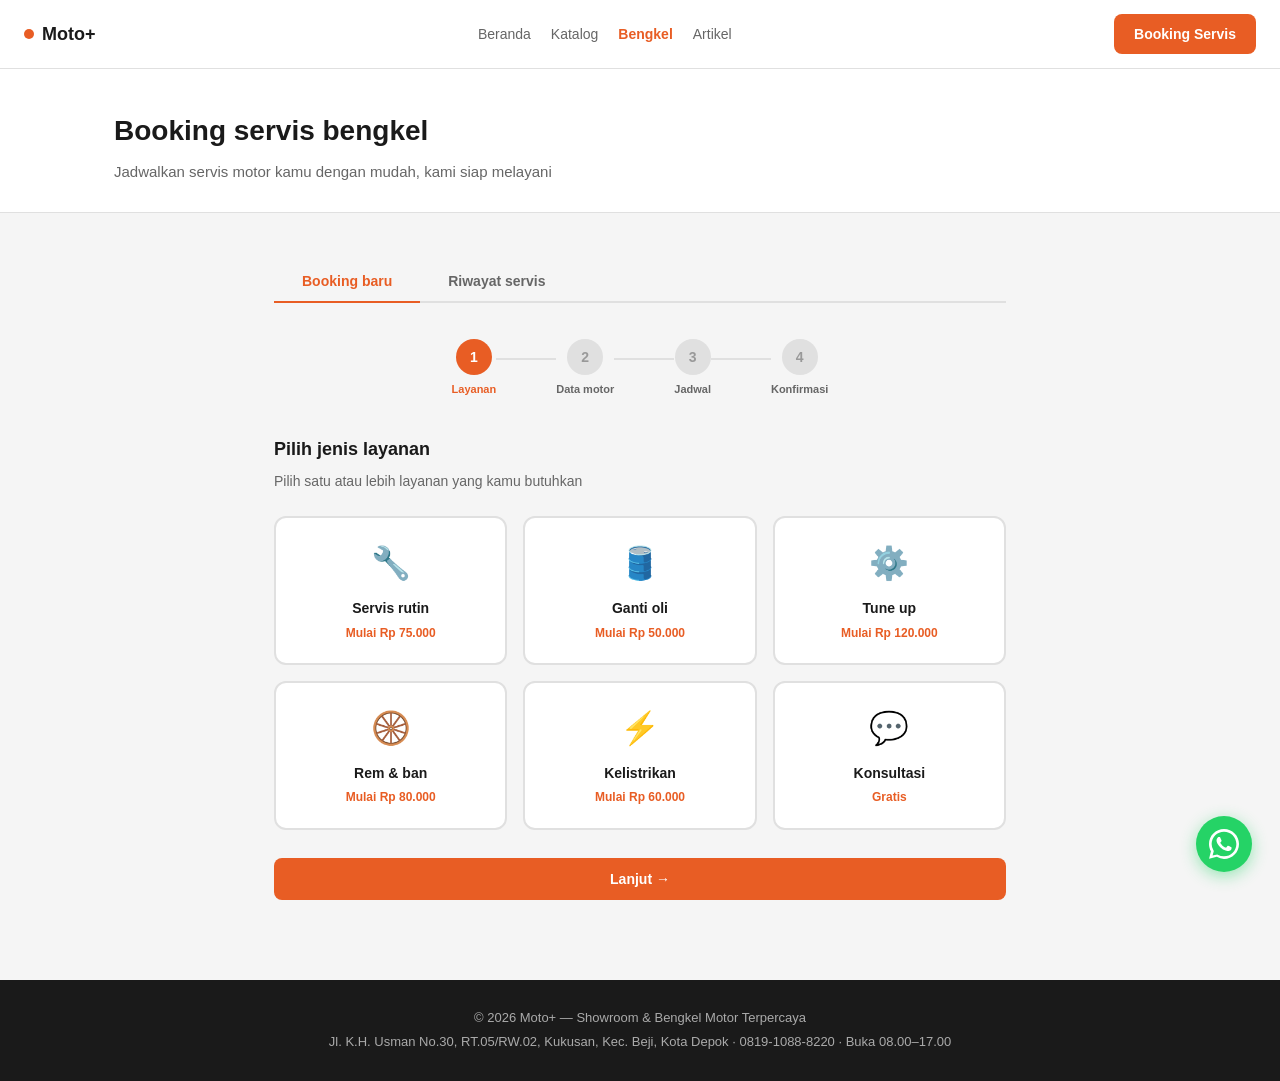
==== commit 4bc00dbb: "fix alamat showroom" ====
--- a/bengkel.html
+++ b/bengkel.html
@@ -418,7 +418,7 @@
 
   <footer class="footer">
     <p>© 2026 Moto+ — Showroom & Bengkel Motor Terpercaya</p>
-    <p style="margin-top:4px;">Jalan K. H. Usman No.30, RT.05/RW.02· (+62) 819-1088-8220</p>
+    <p style="margin-top:4px;">Jl. K.H. Usman No.30, RT.05/RW.02, Kukusan, Kec. Beji, Kota Depok · 0819-1088-8220 · Buka 08.00–17.00</p>
   </footer>
 
   <!-- Tombol WA Floating -->
@@ -437,7 +437,7 @@
   <script src="js/script.js"></script>
   <script>
     // ⚠️ GANTI dengan URL Apps Script kamu setelah deploy
-    const APPS_SCRIPT_URL = 'https://script.google.com/macros/s/AKfycbzotuqeq0Y2wdvbP7EGRY8eP6cCpHEO-dUXGuZs9fk/dev';
+    const APPS_SCRIPT_URL = 'https://script.google.com/macros/s/AKfycbx9cb1X1jB2tCt3Myvx8-jf8-J1B8DzOXhm3JuZIxkbSoN3Evo1-WIGAmsggm0SerBP/exec';
     const NOMOR_WA = '6281910888220';
 
     let layananDipilih = [];
